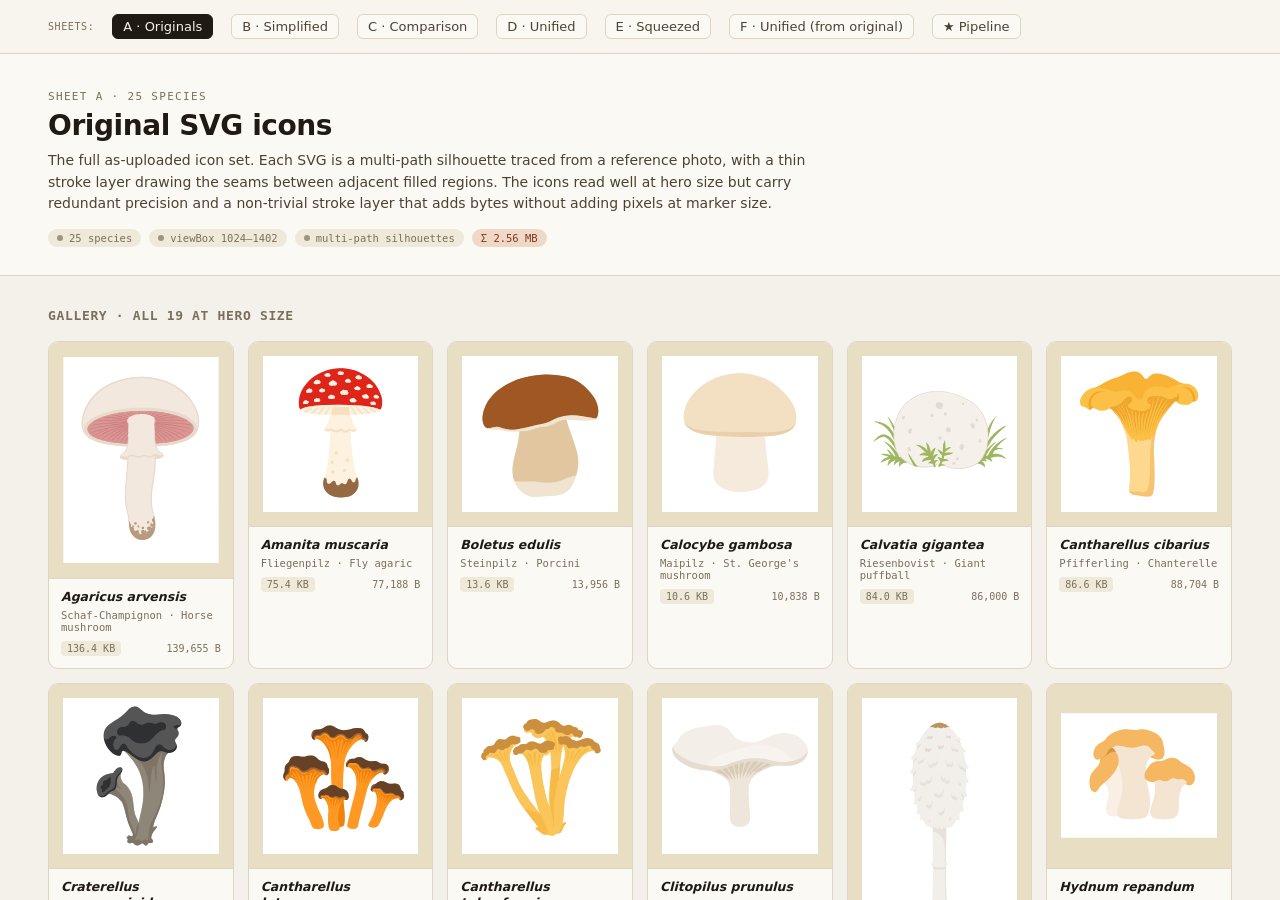
==== index.html @ 7e2dc4e0 "initial commit" ====
<!DOCTYPE html>
<html>
<head>
  <meta charset="utf-8">
  <meta http-equiv="refresh" content="0; url=Icons%20-%20Original.html">
  <link rel="canonical" href="Icons%20-%20Original.html">
  <title>Redirecting…</title>
</head>
<body>
  <p>Redirecting to <a href="Icons%20-%20Original.html">Icons - Original</a>…</p>
</body>
</html>
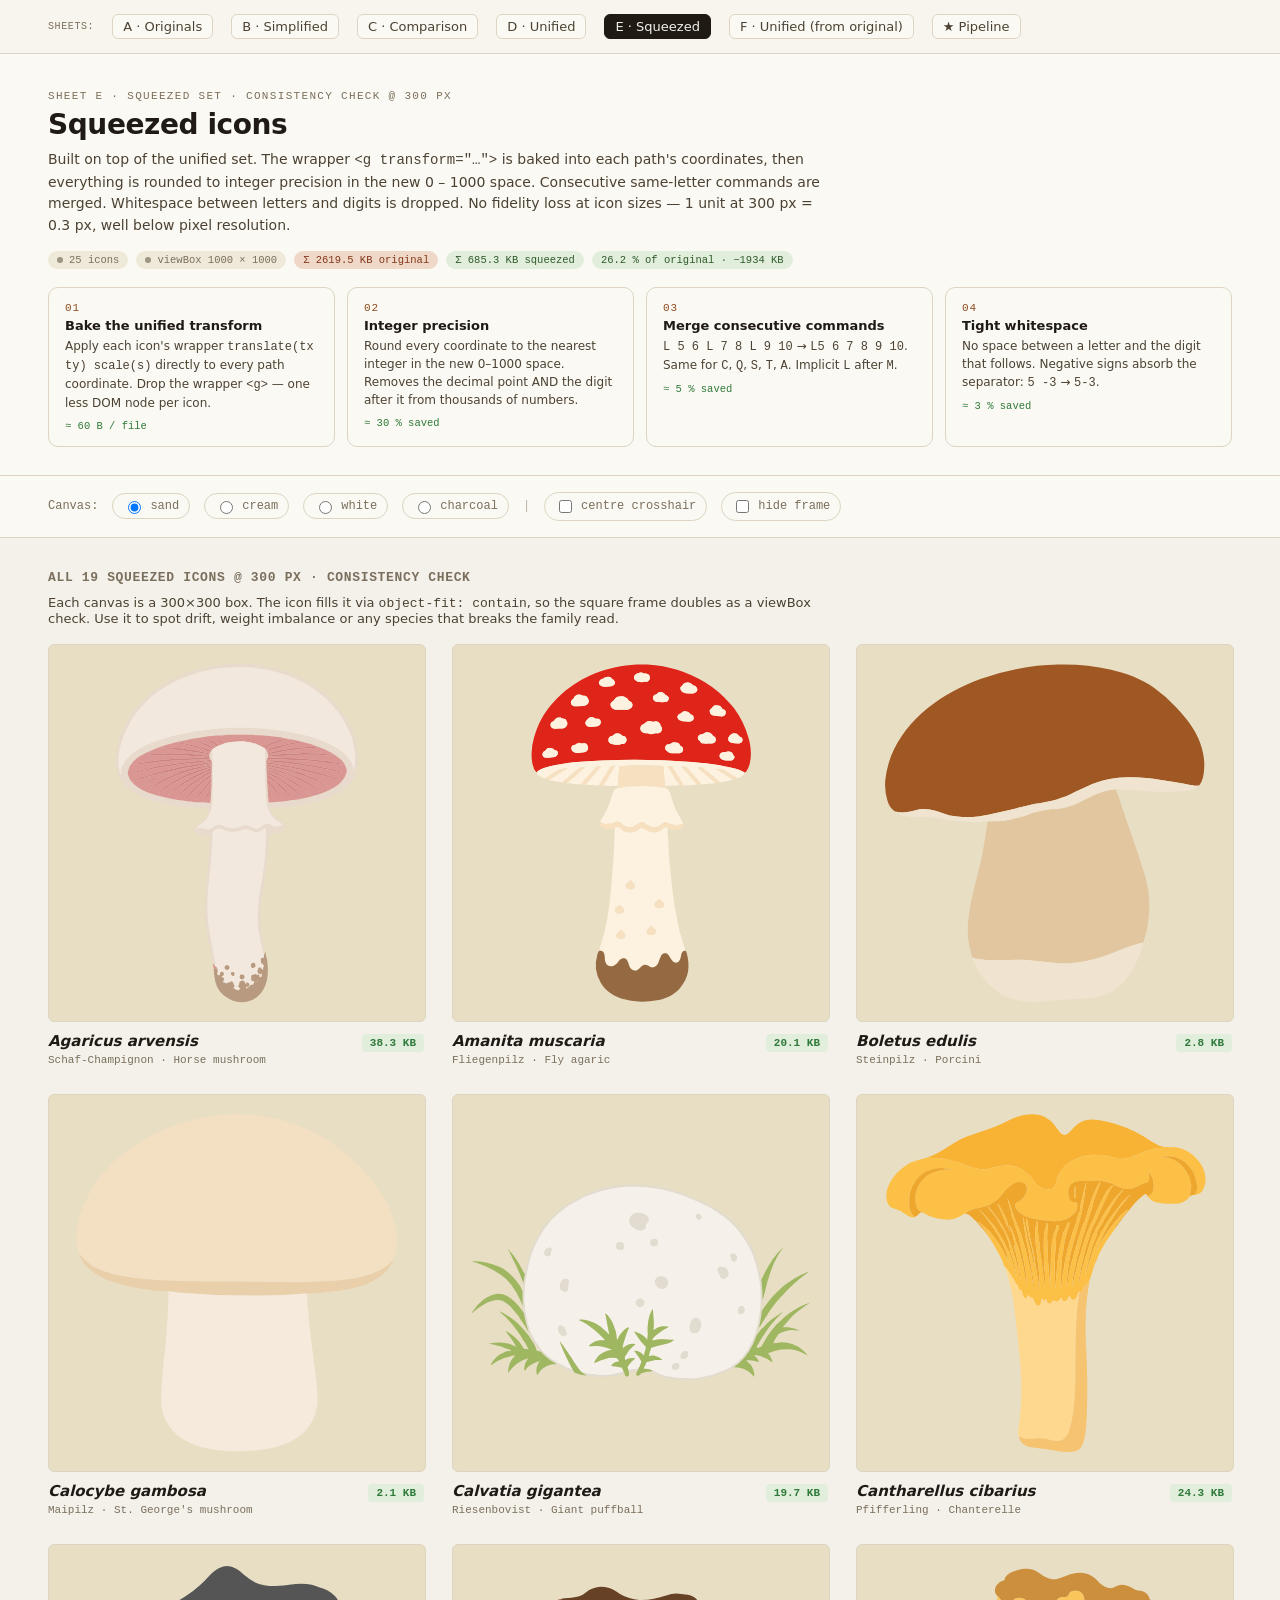
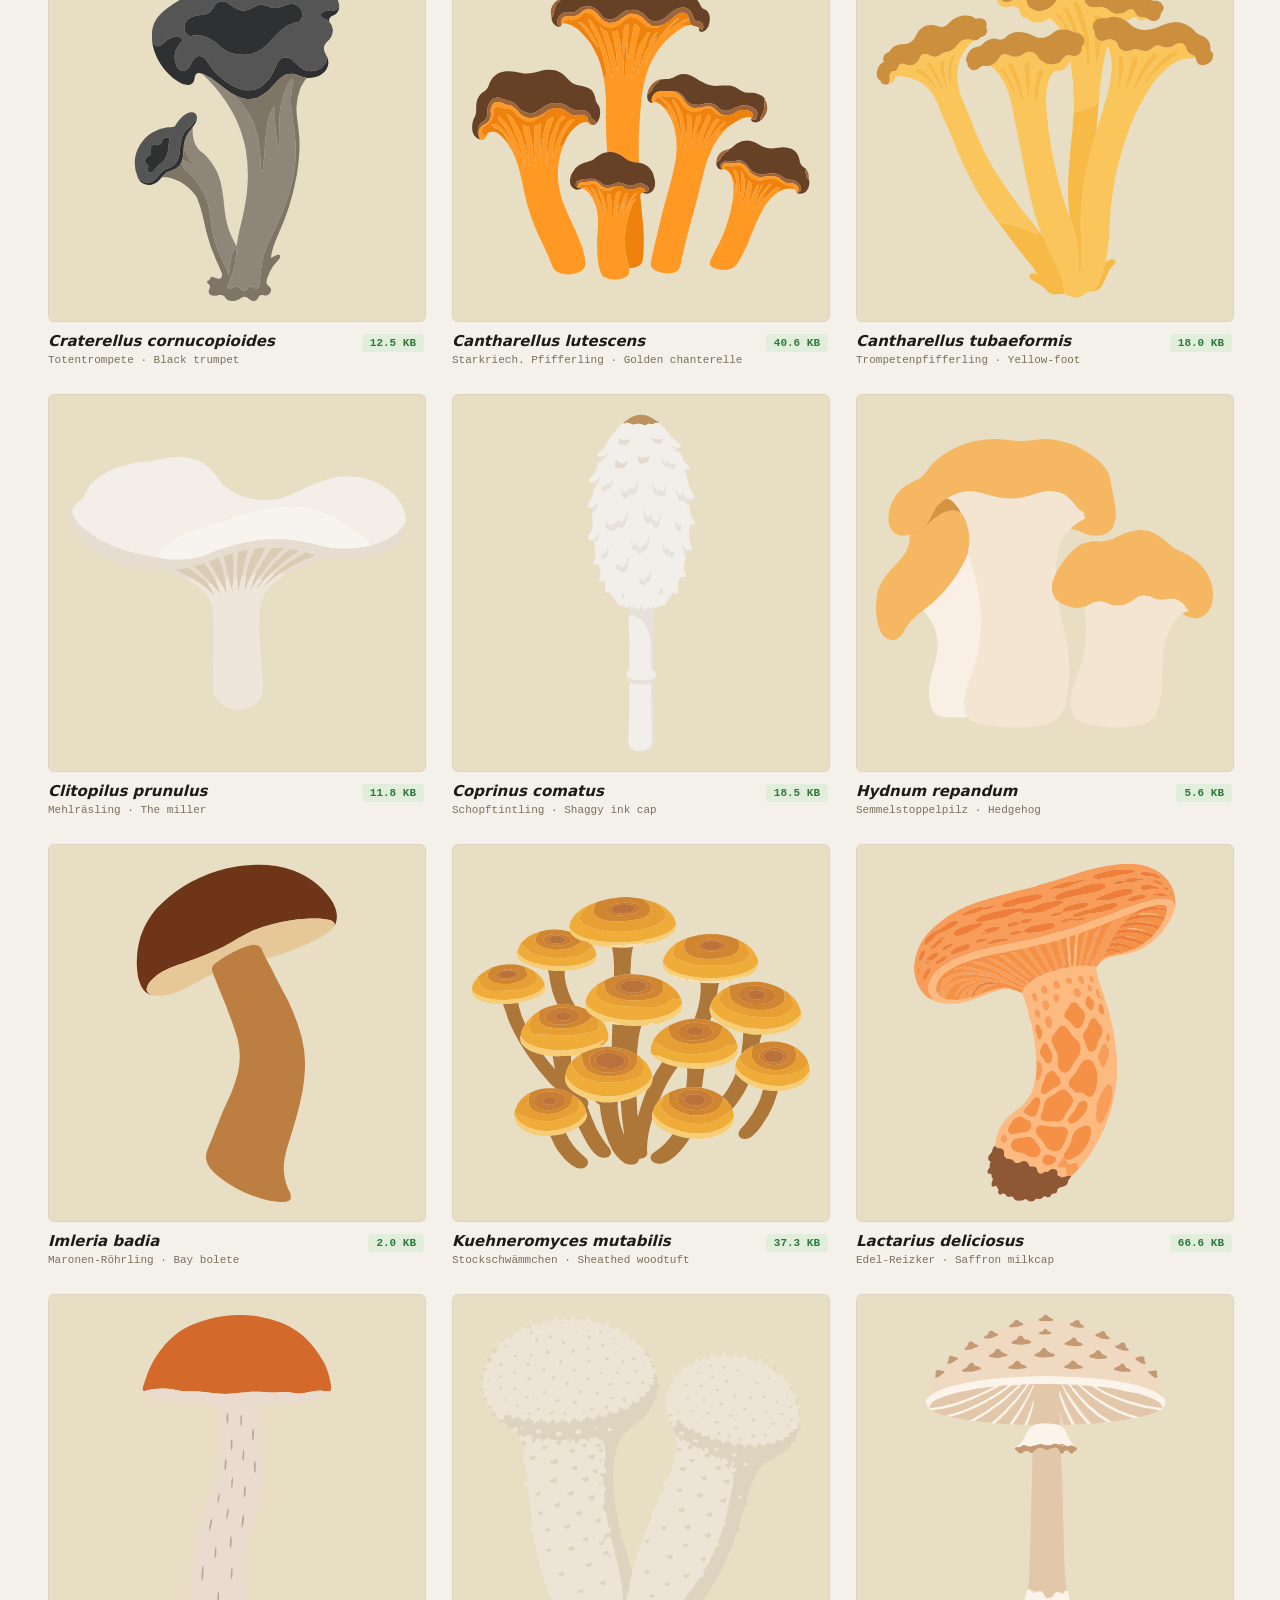
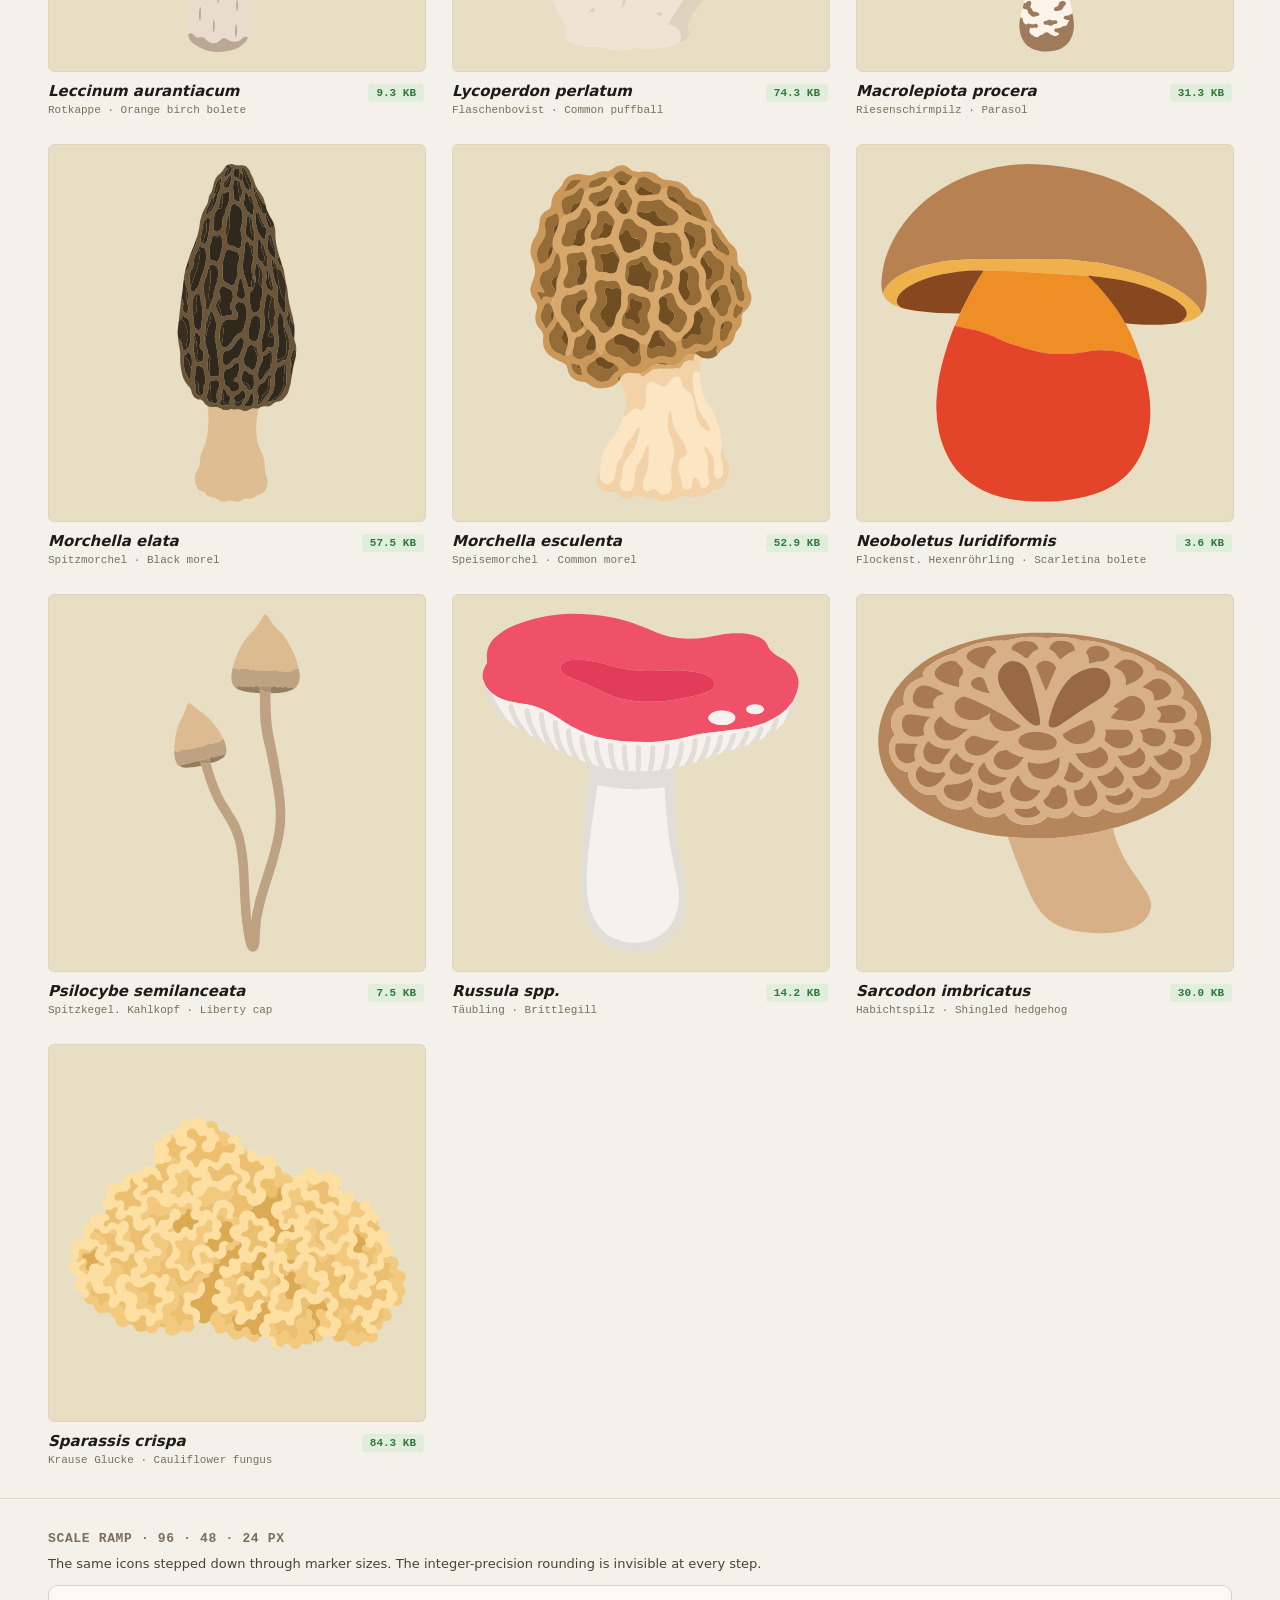
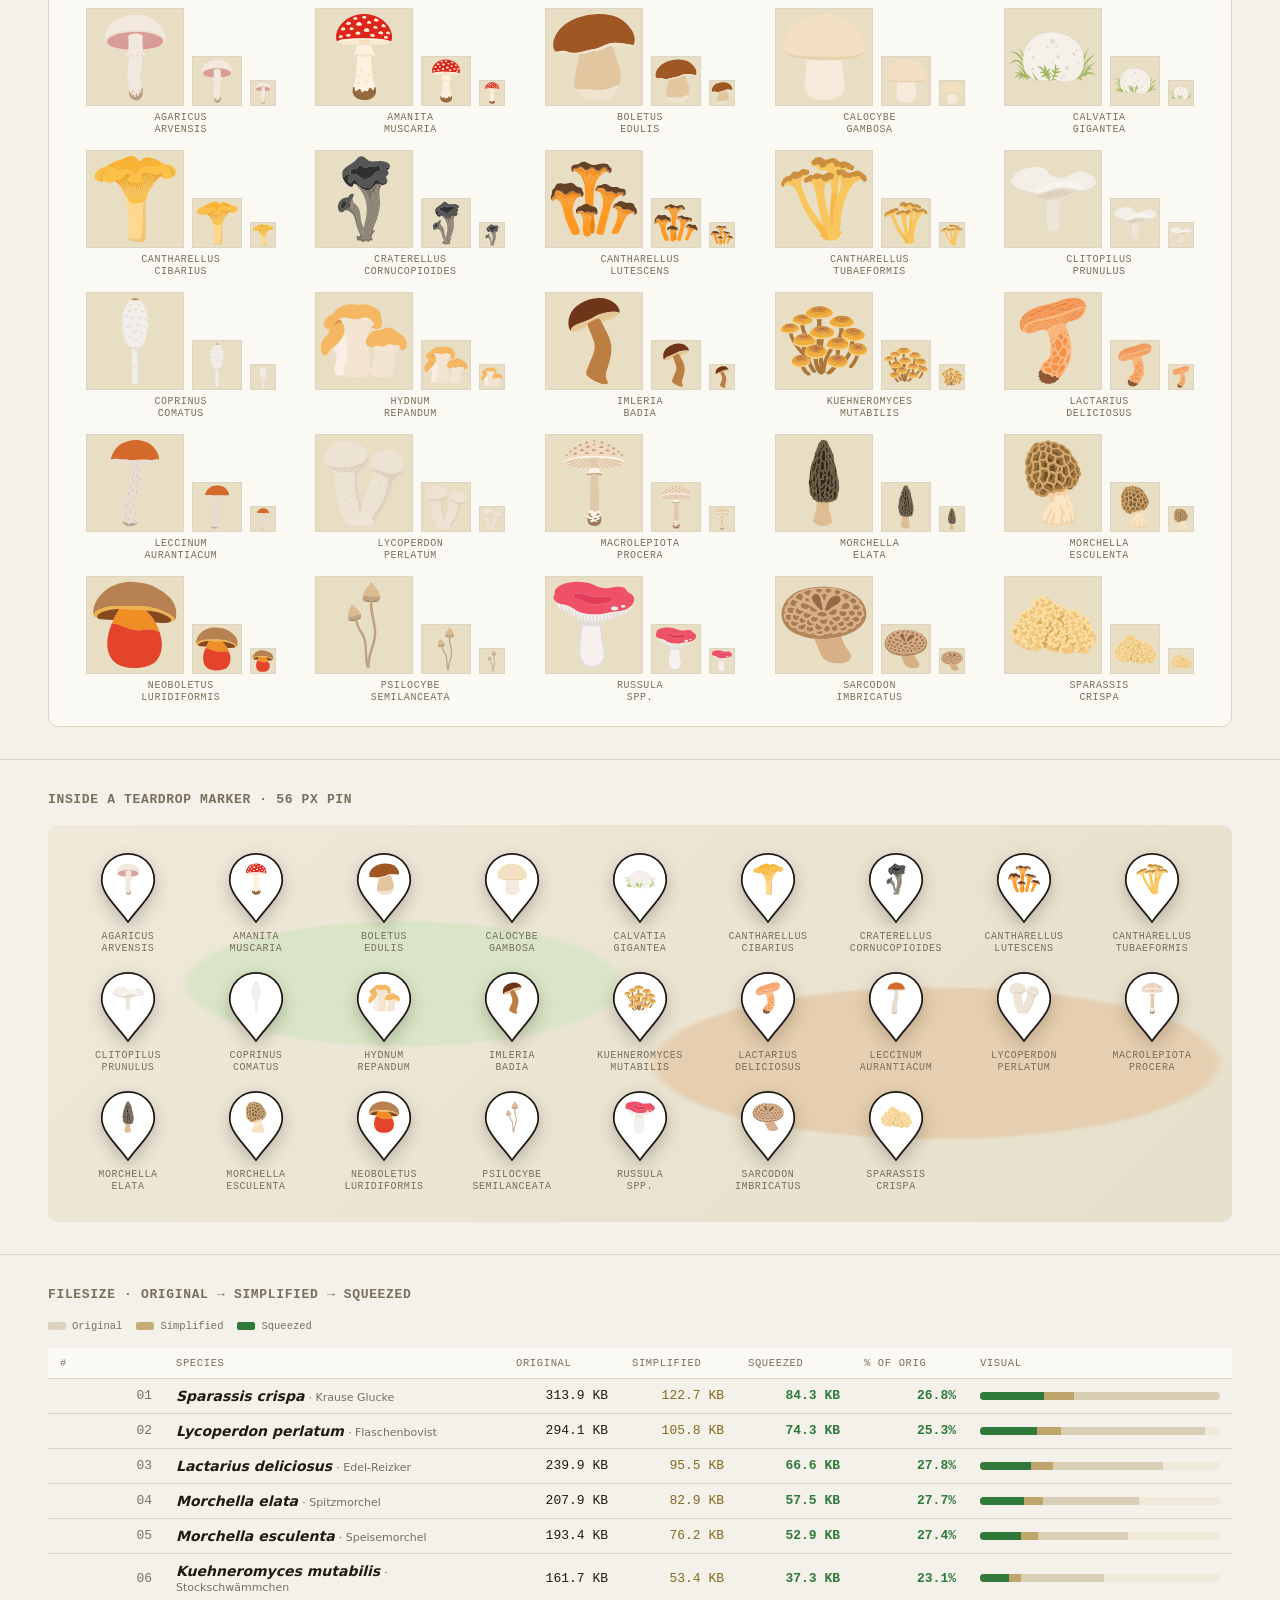
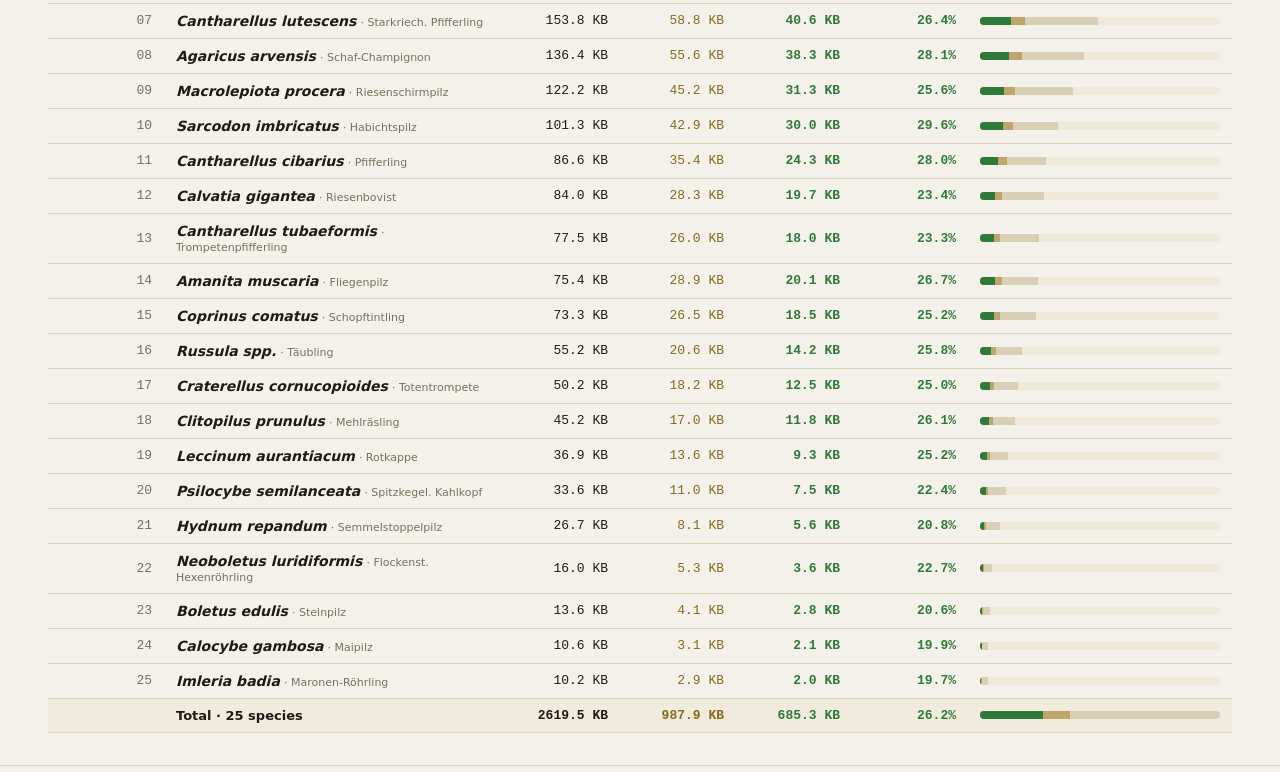
==== commit c7084787: "redirect to 'Squeezed' page" ====
--- a/index.html
+++ b/index.html
@@ -2,11 +2,11 @@
 <html>
 <head>
   <meta charset="utf-8">
-  <meta http-equiv="refresh" content="0; url=Icons%20-%20Original.html">
-  <link rel="canonical" href="Icons%20-%20Original.html">
+  <meta http-equiv="refresh" content="0; url=Icons%20-%20Squeezed.html">
+  <link rel="canonical" href="Icons%20-%20Squeezed.html">
   <title>Redirecting…</title>
 </head>
 <body>
-  <p>Redirecting to <a href="Icons%20-%20Original.html">Icons - Original</a>…</p>
+  <p>Redirecting to <a href="Icons%20-%20Squeezed.html">Icons - Squeezed</a>…</p>
 </body>
 </html>
